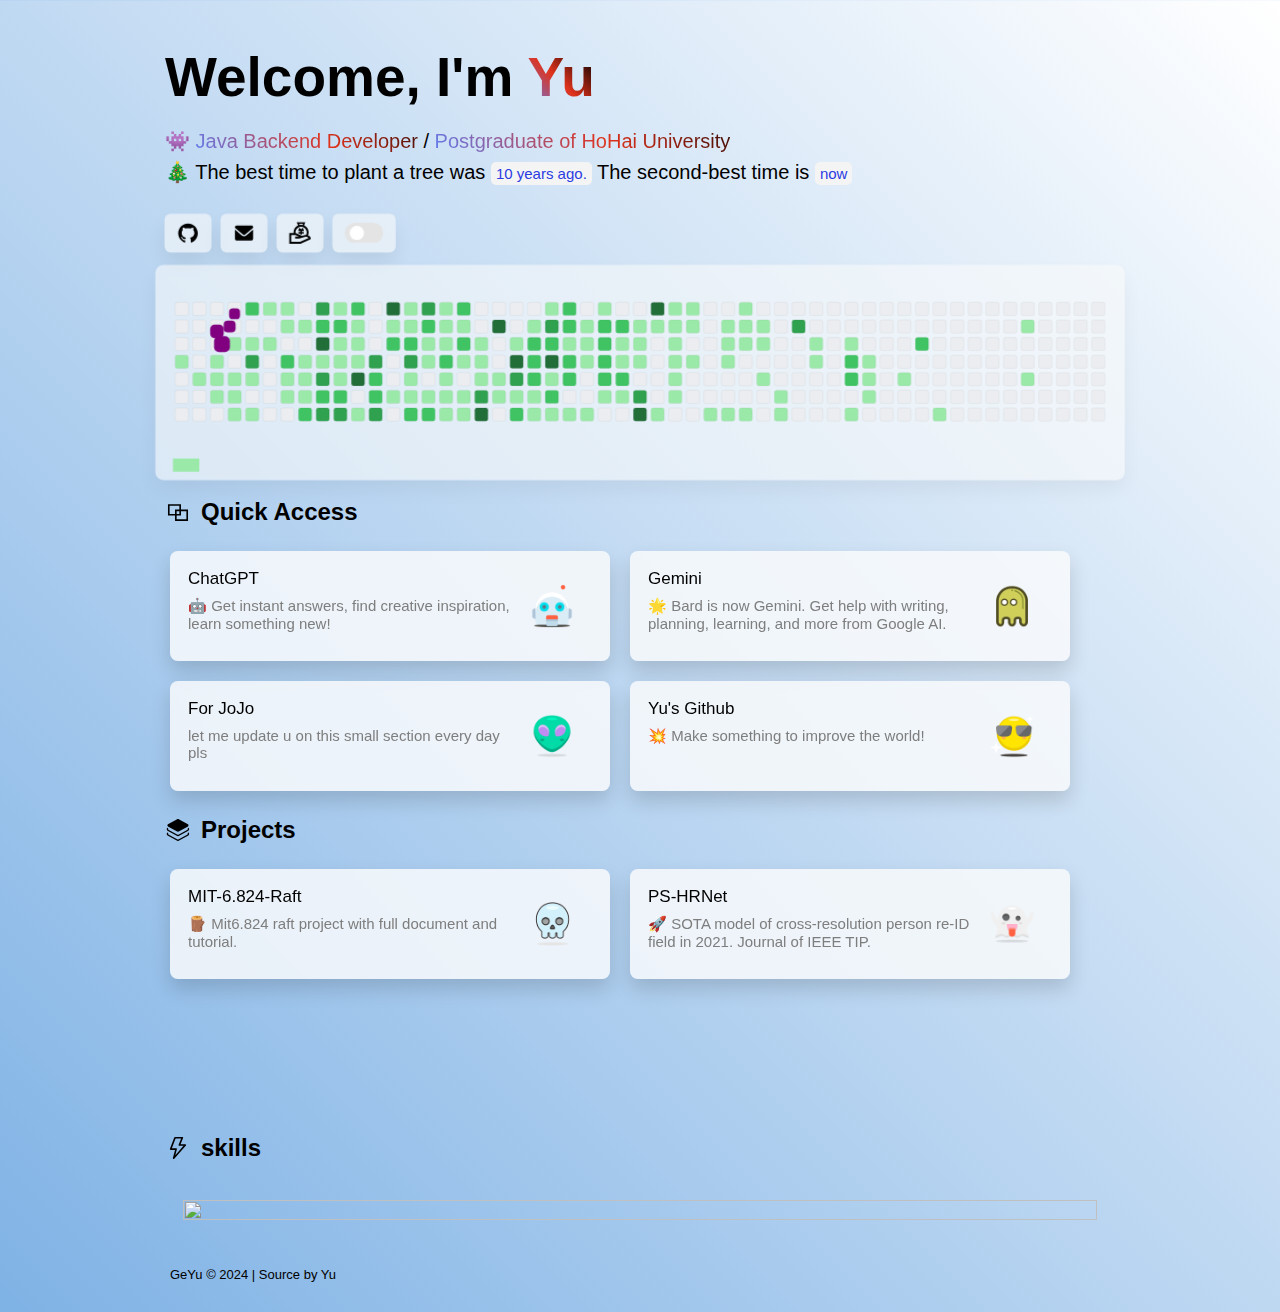
==== index.html @ b4b6d122 "Update index.html" ====
<!DOCTYPE html>
<html>

<head>
    <meta charset="utf-8">
    <meta http-equiv="X-UA-Compatible" content="IE=edge">
    <title>Hello, I'm Yu</title>
    <link rel="icon" href="favicon.ico">
    <meta property="og:locale" content="zh_CN">
    <meta name="og:site_name" contect="Yu's Page">
    <meta name="viewport" content="width=device-width, initial-scale=1.0, maximum-scale=1.0, user-scalable=no">
    <link rel="stylesheet" href="/static/style.css?v=1.20">
</head>

<div class="main">



    <header> <!-- 头部开始 -->
        <div class="welcome">Welcome, I'm <span class="gradientText">Yu</span></div>
        <div class="description">👾 <span class="gradientText"> Java Backend Developer </span>/
            <span class="gradientText">  Postgraduate of HoHai University</span> </div>
        <div class="description">🎄 The best time to plant a tree was
            <span class="purpleText textBackground">10 years ago.</span>
            The second-best time is
            <span class="purpleText textBackground">now</span> 
        </div>
        <div class="iconContainer"> <!-- 图标容器开始 -->

            <!-- 图标全部是iconfont找的，可以自行更换 -->
            <!---->
            
            <a class="iconItem" data-tip="Github" target="_blank" href="https://github.com/NUISTGY">
                <svg t="1704870335945" class="icon" viewBox="0 0 1024 1024" version="1.1"
                    xmlns="http://www.w3.org/2000/svg" p-id="2487" width="22px" height="22px">
                    <path
                        d="M511.6 76.3C264.3 76.2 64 276.4 64 523.5 64 718.9 189.3 885 363.8 946c23.5 5.9 19.9-10.8 19.9-22.2v-77.5c-135.7 15.9-141.2-73.9-150.3-88.9C215 726 171.5 718 184.5 703c30.9-15.9 62.4 4 98.9 57.9 26.4 39.1 77.9 32.5 104 26 5.7-23.5 17.9-44.5 34.7-60.8-140.6-25.2-199.2-111-199.2-213 0-49.5 16.3-95 48.3-131.7-20.4-60.5 1.9-112.3 4.9-120 58.1-5.2 118.5 41.6 123.2 45.3 33-8.9 70.7-13.6 112.9-13.6 42.4 0 80.2 4.9 113.5 13.9 11.3-8.6 67.3-48.8 121.3-43.9 2.9 7.7 24.7 58.3 5.5 118 32.4 36.8 48.9 82.7 48.9 132.3 0 102.2-59 188.1-200 212.9 23.5 23.2 38.1 55.4 38.1 91v112.5c0.8 9 0 17.9 15 17.9 177.1-59.7 304.6-227 304.6-424.1 0-247.2-200.4-447.3-447.5-447.3z"
                        fill="#000000" p-id="2488"></path>

                </svg>
               
            </a>
            <!---->
            <a class="iconItem" data-tip="Mail" target="_blank" href="mailto:aly-x@foxmail.com">
                <svg t="1704870588438" class="icon" viewBox="0 0 1024 1024" version="1.1"
                    xmlns="http://www.w3.org/2000/svg" p-id="3174" width="22px" height="22px">
                    <path
                        d="M926.47619 355.644952V780.190476a73.142857 73.142857 0 0 1-73.142857 73.142857H170.666667a73.142857 73.142857 0 0 1-73.142857-73.142857V355.644952l304.103619 257.828572a170.666667 170.666667 0 0 0 220.745142 0L926.47619 355.644952zM853.333333 170.666667a74.044952 74.044952 0 0 1 26.087619 4.778666 72.704 72.704 0 0 1 30.622477 22.186667 73.508571 73.508571 0 0 1 10.678857 17.67619c3.169524 7.509333 5.12 15.652571 5.607619 24.210286L926.47619 243.809524v24.380952L559.469714 581.241905a73.142857 73.142857 0 0 1-91.306666 2.901333l-3.632762-2.925714L97.52381 268.190476v-24.380952a72.899048 72.899048 0 0 1 40.155428-65.292191A72.97219 72.97219 0 0 1 170.666667 170.666667h682.666666z"
                        fill="#000000" p-id="3175"></path>
                </svg>
                
            </a>
             <a class="iconItem" data-tip="Donate" onclick="wx('/static/img/wxzsm.jpg')" href="javascript:void(0)">
                <svg t="1705247464964" class="icon" viewBox="0 0 1024 1024" version="1.1"
                    xmlns="http://www.w3.org/2000/svg" p-id="4987" width="22px" height="22px">
                    <path
                        d="M995.575172 725.451034c-12.358621-26.835862-38.488276-64.794483-92.689655-94.27862-62.146207-33.721379-136.297931-40.96-208.860689-20.303448l-99.928276 28.424827-279.304828-126.057931H22.775172v489.401379h509.704828l432.375172-195.266207c15.006897-6.708966 26.835862-19.42069 32.662069-34.957241 5.649655-15.36 4.943448-31.955862-1.942069-46.962759z m-482.162758 188.910345H111.051034V601.688276h184.673104l166.664828 75.387586-3.354483 0.882759h-170.372414v88.275862H471.393103l246.819311-70.267586c49.434483-14.124138 101.517241-9.357241 142.653793 12.888275 18.184828 9.886897 30.72 20.833103 39.371034 30.896552l-386.824827 174.609655z"
                        fill="000000" p-id="4988"></path>
                    <path
                        d="M695.437241 163.486897l58.615173-142.30069h-397.24138l66.736552 143.36c-121.82069 53.142069-207.095172 174.433103-207.095172 315.674483 0 28.601379 3.531034 57.202759 10.593103 84.744827l85.627586-21.715862c-5.12-20.48-7.768276-41.666207-7.768275-63.028965 0-141.241379 114.758621-256 256-256s256 114.758621 256 256c0 51.023448-14.830345 100.104828-43.078621 142.300689l73.268965 49.08138c37.958621-56.673103 58.085517-122.88 58.085518-191.382069-0.176552-141.947586-86.686897-264.121379-209.743449-316.733793zM467.508966 91.983448h180.965517l-21.009655 50.846897a348.16 348.16 0 0 0-66.913104-6.708966c-23.834483 0-46.962759 2.471724-69.384827 7.062069l-23.657931-51.2z"
                        fill="000000" p-id="4989"></path>
                    <path
                        d="M683.431724 427.431724v-70.62069h-38.311724l30.190345-30.190344-49.964138-49.964138-62.49931 62.49931h-6.002759L494.344828 276.656552l-49.787587 49.964138 30.013793 30.190344h-38.311724v70.62069h88.275862v35.310345h-88.275862v70.62069h88.275862v52.965517h70.62069v-52.965517h88.275862v-70.62069h-88.275862v-35.310345z"
                        fill="#000000" p-id="4990"></path>
                </svg>
            </a>
            <!---->
            <a class="iconItem" data-tip="Theme" href="javascript:void(0)">
                <div class="onoffswitch">
                    <input type="checkbox" name="onoffswitch" class="onoffswitch-checkbox" id="myonoffswitch" checked>
                    <label class="onoffswitch-label" for="myonoffswitch">
                        <span class="onoffswitch-inner"></span>
                        <span class="onoffswitch-switch"></span>
                    </label>
                </div>
            </a>
            <!---->
        </div> <!-- 图标容器结束 -->

        <div class="tanChiShe">
            <img id="tanChiShe" src="/static/svg/snake-Light.svg" alt="">
        </div>
    </header> <!-- 头部结束 -->

    <content>
        <!-- 内容开始 -->
        <div class="title">
<svg t="1705257422086" class="icon" viewBox="0 0 1024 1024" version="1.1" xmlns="http://www.w3.org/2000/svg" p-id="1891" width="26px" height="26px"><path d="M629.333333 202.666667v213.333333h277.333334v448h-512v-213.333333h-277.333334v-448h512z m213.333334 277.333333h-213.333334v170.666667h-170.666666v149.333333h384v-320z m-277.333334-213.333333h-384v320h213.333334v-170.666667h170.666666v-149.333333z m0 213.333333h-106.666666v106.666667h106.666666v-106.666667z" fill="#000000" p-id="1892"></path></svg>
            Quick Access</div>
        <div class="projectList">
            <!-- 项目列表开始 -->
            <!---->
            <a class="projectItem" target="_blank" href="https://chat.openai.com">
                <!-- 项目项开始 -->
                <div class="projectItemLeft">
                    <h1>ChatGPT</h1>
                    <p>🤖 Get instant answers, find creative inspiration, learn something new!</p>
                </div>
                <div class="projectItemRight">
                    <img src="/static/item/i1.png" alt="">
                </div>
                <!-- 项目项结束 -->
            </a>
            <!---->
            <a class="projectItem" target="_blank" href="https://gemini.google.com">
                <!-- 项目项开始 -->
                <div class="projectItemLeft">
                    <h1>Gemini</h1>
                    <p>🌟 Bard is now Gemini. Get help with writing, planning, learning, and more from Google AI.</p>
                </div>
                <div class="projectItemRight">
                    <img src="/static/item/i2.png" alt="">
                </div>
                <!-- 项目项结束 -->
            </a>
            <!---->
            <a class="projectItem" target="_blank" href="https://nuistgy.github.io">
                <!-- 项目项开始 -->
                <div class="projectItemLeft">
                    <h1>For JoJo</h1>
                    <p>let me update u on this small section every day pls</p>
                </div>
                <div class="projectItemRight">
                    <img src="/static/item/i3.png" alt="">
                </div>
                <!-- 项目项结束 -->
            </a>
            <!---->
             <!---->
            <a class="projectItem" target="_blank" href="https://github.com/NUISTGY">
                <!-- 项目项开始 -->
                <div class="projectItemLeft">
                    <h1>Yu's Github</h1>
                    <p>💥 Make something to improve the world!</p>
                </div>
                <div class="projectItemRight">
                    <img src="/static/item/i7.png" alt="">
                </div>
                <!-- 项目项结束 -->
            </a>
            <!---->
        </div>
        <!-- 项目列表结束 -->
        <div class="title">
            <svg t="1705257523159" class="icon" viewBox="0 0 1024 1024" version="1.1" xmlns="http://www.w3.org/2000/svg" p-id="2935" width="26px" height="26px"><path d="M98.3 540.2l2.3 2.1 345.3 189.1c17.6 14.7 40.5 22.8 64.6 22.8 24.1 0 47-8.1 64.6-22.8l344.8-188.8 0.5-0.3 2.3-2.1c34.8-31.3 39-82 9.8-118-1.7-2.1-4.9-2.5-7-0.7l-33.7 27.4c-2.1 1.7-2.5 4.9-0.7 7 10.6 13 9.7 30.5-2.1 42.7L544.7 687.1l-0.5 0.3-2.3 2.1c-17 15.3-45.8 15.3-62.8 0l-2.3-2.1-344.7-188.8c-11.8-12.2-12.7-29.7-2.1-42.7 1.7-2.1 1.4-5.3-0.7-7l-33.7-27.4c-2.1-1.7-5.3-1.4-7 0.7-29.4 35.9-25.1 86.7 9.7 118z" fill="#424242" p-id="2936"></path><path d="M925.5 608.3l-33.7 27.4c-2.1 1.7-2.5 4.9-0.7 7 10.6 13 9.7 30.5-2.1 42.7L544.7 873.9l-0.5 0.3-2.3 2.1c-17 15.3-45.8 15.3-62.8 0l-2.3-2.1-344.7-188.8c-11.8-12.2-12.7-29.7-2.1-42.7 1.7-2.1 1.4-5.3-0.7-7l-33.7-27.4c-2.1-1.7-5.3-1.4-7 0.7-29.2 35.9-25 86.7 9.8 118l2.3 2.1L446 918.2c17.6 14.7 40.5 22.8 64.6 22.8 24.1 0 47-8.1 64.6-22.8L920 729.4l0.5-0.3 2.3-2.1c34.8-31.3 39-82 9.8-118-1.8-2.1-4.9-2.5-7.1-0.7zM116.1 372.6l54.5 29.8 290.6 159.1c27.2 24.5 71.4 24.5 98.6 0l290.6-159.1 54.5-29.8c2.6-2.3 4.9-4.8 7-7.4 19.9-24.5 17.7-59.1-7-81.3L559.8 99.3c-27.2-24.5-71.4-24.5-98.6 0L116.1 283.9c-24.6 22.2-26.9 56.7-7 81.3 2.2 2.6 4.4 5.1 7 7.4z" fill="#000000" p-id="2937"></path></svg>
             Projects</div>
        <div class="projectList">
            <!-- 项目列表开始 -->
            <!---->
            <a class="projectItem" target="_blank" href="">
                <!-- 项目项开始 -->
                <div class="projectItemLeft">
                    <h1>MIT-6.824-Raft</h1>
                    <p>🪵 Mit6.824 raft project with full document and tutorial.</p>
                </div>
                <div class="projectItemRight">
                    <img src="/static/item/i5.png" alt="">
                </div>
                <!-- 项目项结束 -->
            </a>
            <!---->
            <a class="projectItem" target="_blank" href="https://github.com/NUISTGY/Deep-High-Resolution-Representation-Learning-for-Cross-Resolution-Person-Re-identification">
                <!-- 项目项开始 -->
                <div class="projectItemLeft">
                    <h1>PS-HRNet</h1>
                    <p>🚀 SOTA model of cross-resolution person re-ID field in 2021. Journal of IEEE TIP.</p>
                </div>
                <div class="projectItemRight">
                    <img src="/static/item/i6.png" alt="">
                </div>
                <!-- 项目项结束 -->
            </a>
            <!---->
            <a class="projectItem" target="_blank" href="https://github.com/NUISTGY/intro"">
                <!-- 项目项开始 -->
                <div class="projectItemLeft">
                    <h1>AutoAPI</h1>
                    <p>🤖「AutoAPI」是一款高效、便捷、安全和新颖的AIGC接口开放平台</p>
                </div>
                <div class="projectItemRight">
                    <img src="/static/item/i1.png" alt="">
                </div>
                <!-- 项目项结束 -->
            </a>
            <!---->
            <a class="projectItem" target="_blank" href="https://github.com/NUISTGY/SQL-GPT">
                <!-- 项目项开始 -->
                <div class="projectItemLeft">
                    <h1>SQL-GPT</h1>
                    <p>🧠 One-click to help you generate database mock data based on GPT-3.5</p>
                </div>
                <div class="projectItemRight">
                    <img src="/static/item/i7.png" alt="">
                </div>
                <!-- 项目项结束 -->
            </a>
        </div>
        <!-- 项目列表结束 -->
        <div class="title">
            <svg t="1705257823317" class="icon" viewBox="0 0 1024 1024" version="1.1" xmlns="http://www.w3.org/2000/svg" p-id="7833" width="26px" height="26px"><path d="M395.765333 586.570667h-171.733333c-22.421333 0-37.888-22.442667-29.909333-43.381334L364.768 95.274667A32 32 0 0 1 394.666667 74.666667h287.957333c22.72 0 38.208 23.018667 29.632 44.064l-99.36 243.882666h187.050667c27.509333 0 42.186667 32.426667 24.042666 53.098667l-458.602666 522.56c-22.293333 25.408-63.626667 3.392-54.976-29.28l85.354666-322.421333zM416.714667 138.666667L270.453333 522.581333h166.869334a32 32 0 0 1 30.933333 40.181334l-61.130667 230.954666 322.176-367.114666H565.312c-22.72 0-38.208-23.018667-29.632-44.064l99.36-243.882667H416.714667z" fill="#000000" p-id="7834"></path></svg>
        skills</div>
        <div class="skill">
            <!-- 技能开始 -->
            <!-- 前往https://skillicons.dev/
            生成，一个pc端，一个移动端，区别是一行的个数 -->
            <img id="skillPc" src="https://skillicons.dev/icons?i=bash,css,docker,java,electron,express,git,github,html,js,linux,md,mongodb,nextjs,nodejs,postgres,spring,prisma,py,raspberrypi,react,redis,regex,sass,stackoverflow,ts,visualstudio,vscode,vue,workers" alt="" srcset="">
            <img id="skillWap" src="https://skillicons.dev/icons?i=java,spring,mysql,redis,vue,react,linux,git" alt="" srcset="">
        </div>
        <!-- 技能结束 -->
    </content> <!-- 内容结束 -->

    <footer>
        GeYu © 2024 | Source
        <a href="https://NUISTGY.github.io">by Yu</a>
    </footer>
</div> <!-- main结束 -->
<!--弹窗-->

<div class="tc">
    <div class="tc-main">
        <img class="tc-img" src="" alt="" srcset="">
    </div>
    <div onclick="wx()" class="tc-close"><svg t="1700047644371" class="icon" viewBox="0 0 1024 1024" version="1.1"
            xmlns="http://www.w3.org/2000/svg" p-id="950" width="22px" height="22px">
            <path
                d="M610.616405 512.423878l391.647127 391.939565a68.722849 68.722849 0 0 1 0 98.332161 72.012772 72.012772 0 0 1-100.306115 0l-390.404267-391.354689-392.012675 391.28158a69.74638 69.74638 0 0 1-98.551489-98.551489l391.793346-391.720237L20.988986 119.533891A69.74638 69.74638 0 0 1 119.540475 20.982402l392.158893 392.451331L901.957417 23.248793a72.012772 72.012772 0 0 1 100.306115 0 68.722849 68.722849 0 0 1 0 98.332161L610.616405 512.423878z"
                p-id="951"></path>
        </svg></div>
</div>



</body>

<script src="/static/script.js?v=1.19"> </script>

<script charset="UTF-8" id="LA_COLLECT" src="//sdk.51.la/js-sdk-pro.min.js"></script>
<script>LA.init({ id: "KFqltKSkJgQTGD9l", ck: "KFqltKSkJgQTGD9l" })</script>

</html>
---- static/style.css ----
@font-face {
    font-family: "a";
    /*中文字体*/
    src: url(https://i.zyyo.net/upload/%E5%AD%97%E4%BD%93/%E5%85%B6%E4%BB%96%E5%AD%97%E4%BD%93/Hubot/Hubot%20Sans/Hubot-Sans.woff2);
    font-display: swap;
}

@font-face {
    font-family: "b";
    /*英文字体*/
    src: url();
    font-display: swap;
}


* {
    font-family: "b", "a", sans-serif;

}

* {
    margin: 0;
    padding: 0;
    box-sizing: border-box;
    user-select: none;
    transition: all 0.1s ease;

}

a:hover,
a:link,
a:visited,
a:active,
a:focus {
    text-decoration: none;
    outline: none;
    border: none;
    color: inherit;
    -webkit-tap-highlight-color: rgba(0, 0, 0, 0);
}

:root {
  --main-bg-color: linear-gradient(45deg, #7fb2e5, white);
  --main-text-color: #000000;
  --gradient-start: #607df1;
  --gradient-middle: #e0321b;
  --gradient-end: #000000;
  --purple-text-color: #2b3ce2;
  --text-bg-color: #f4f4f4;
  --icon-bg-color: rgba(249, 250, 251, 0.6);
  --icon-1-hover-color: rgb(68, 120, 241);
  --icon-2-hover-color: rgb(232, 68, 241);
  --icon-3-hover-color: rgb(209, 187, 19);
  --icon-4-hover-color: rgb(201, 13, 0);
  --icon-5-hover-color: rgb(111, 44, 20);
  --project-item-bg-color: rgba(249, 250, 251, 0.6);
  --project-item-hover-color: rgba(184, 206, 206, 0.6);
  --project-item-left-title-color: #000000;
  --project-item-left-text-color: #7e7e7e;
}


body {
    display: flex;
    background: var(--main-bg-color);
    background-position: center;
    background-size: cover;
    justify-content: center;
    color: var(--main-text-color);
}


.main {
    width: 100%;
    max-width: 1000px;
    display: flex;
    padding: 25px;
    flex-direction: column;
}

.welcome {
      font-family: sans-serif;
    font-size: 55px;
    font-weight: 800;
    margin:20px 0;
}

.description {
        
    font-size: 20px;
    margin-top: 7px;
}

.gradientText {
      font-family: sans-serif;
    -webkit-background-clip: text;
    -webkit-text-fill-color: transparent;
    background-size: 200%;
    background-position: 0%;
    animation: backgroundSizeAnimation 2s ease-in-out infinite;
    background-image: linear-gradient(45deg, var(--gradient-start), var(--gradient-middle) 30%, var(--gradient-end) 60%);
}

@keyframes backgroundSizeAnimation {
    0% {
        background-position: 100%;
    }

    25% {
        background-position: 50%;
    }

    50% {
        background-position: 0%;
    }

    75% {
        background-position: 50%;
    }

    100% {
        background-position: 100%;
    }

}

.purpleText {
    color: var(--purple-text-color);
    font-weight: 800;
}

.textBackground {
    font-weight: 500;
    background: var(--text-bg-color);
    border-radius: 5px;
    font-size: 15px;
    padding: 3px 5px;

}

.iconContainer {
    width: 100%;
    gap: 10px;
    display: flex;
    margin-top: 30px;
    flex-wrap: wrap;
}

.iconItem {
    height: 38px;
    padding: 0 12px;
    position: relative;
    background: var(--icon-bg-color);
    border-radius: 6px;
    display: flex;
    gap: 5px;
    align-items: center;
    transition: all 0.6s ease;
    transform: perspective(1000px)  translateZ(20px);  
    transition: transform 0.5s ease; /* 添加过渡效果，使变换更加平滑 */  
      
    /* 添加阴影以模拟深度和质感 */  
    box-shadow: 0 10px 20px rgba(0, 0, 0, 0.07);  
      
    /* 确保元素在3D空间中正确渲染 */  
    transform-style: preserve-3d;  
      
    /* 添加背景渐变以增强3D效果 */  
    background: linear-gradient(45deg, var(--project-item-bg-color), var(--project-item-bg-color)); 
}


.iconItem:hover::after {
    display: flex;
    justify-content: center;
    align-items: center;
    content: attr(data-tip);
    position: absolute;
    height: 25px;
    top: -35px; 
    right: -30px; 
    padding: 10px;
    box-sizing: border-box;
    background-color: inherit;
    border-radius: 4px;
    font-size: 11px;
    color: #ffffff;
  }
  .iconItem:hover::before {
  content: '';
  width: 12px; 
  height: 12px;
  background-color:  inherit;

  position: absolute;
     top: -19px; 
    right: -12px; 
  transform: rotate(55deg); /*旋转45度*/
}

.iconItem:hover {
    transform: translateY(-3px);
    background: var(--icon-1-hover-color);
}

.iconItem:nth-child(2):hover {
    transform: translateY(-3px);
    background: var(--icon-2-hover-color);
}

.iconItem:nth-child(3):hover {
    transform: translateY(-3px);
    background: var(--icon-3-hover-color);
}

.iconItem:nth-child(4):hover {
    transform: translateY(-3px);
    background: var(--icon-4-hover-color);
}

.iconItem:nth-child(5):hover {
    transform: translateY(-3px);
    background: var(--icon-5-hover-color);
}

.tanChiShe {
    width: 100%;
    margin-top: 15px;
    border-radius: 8px;
         /* 3D拟物效果 */  
         transform: perspective(1000px)  translateZ(20px);  
         transition: transform 0.5s ease; /* 添加过渡效果，使变换更加平滑 */  
           
         /* 添加阴影以模拟深度和质感 */  
         box-shadow: 0 10px 20px rgba(0, 0, 0, 0.05);  
           
         /* 确保元素在3D空间中正确渲染 */  
         transform-style: preserve-3d;  
           
         /* 添加背景渐变以增强3D效果 */  
         background: linear-gradient(45deg, var(--project-item-bg-color), var(--project-item-bg-color)); 
}

.tanChiShe img {
    width: 100%;
    height: 100%;
    object-fit: cover;
}

.title {
    display: flex;
    gap: 10px;
    align-items: center;
    font-size: 24px;
    font-weight: 800;
    margin: 20px 0;
    transition: all 0.4s ease;
}

.title:hover {
    transform: translateY(-5px);
}

.projectList {
    display: flex;
    flex-wrap: wrap;
    gap: 20px;
    padding: 5px;
}

.projectItem {
     /* 3D拟物效果 */  
     transform: perspective(1000px) rotateX(10deg) rotateY(-5deg) translateZ(20px);  
     transition: transform 0.5s ease; /* 添加过渡效果，使变换更加平滑 */  
       
     /* 添加阴影以模拟深度和质感 */  
     box-shadow: 0 10px 20px rgba(0, 0, 0, 0.15);  
       
     /* 确保元素在3D空间中正确渲染 */  
     transform-style: preserve-3d;  
       
     /* 添加背景渐变以增强3D效果 */  
     background: linear-gradient(45deg, var(--project-item-bg-color), var(--project-item-bg-color)); 
    opacity: 0;
    transition-delay: 0.5s;
    transform: translateY(50px);
    /*淡入动画*/
   display: flex;
    background-color: var(--project-item-bg-color);
    border-radius: 8px;
    padding: 18px;
    height: 110px;
    width: calc(50% - 30px);
    transition: all 0.5s ease;
}

.projectItem.fade-in-visible {
    opacity: 1;
    transform: translateY(0);
}


.projectItem:hover {
    transform: translateY(-4px);
    background-color: var(--project-item-hover-color);
    box-shadow: 0 15px 30px rgba(0, 0, 0, 0.2);  
}



.projectItem:hover .projectItemLeft {
    width: 100%;
}

.projectItem:hover .projectItemRight {
    width: 0%;
}

.projectItem:hover .projectItemRight img {
    transform: rotate(45deg);
}

.projectItem:hover h1 {
    font-size: 25px;
}

.projectItemLeft p {
    font-size: 15px;
    margin-top: 8px;
    color: var(--project-item-left-text-color);
}

.projectItemLeft h1 {
   font-weight:normal;
    font-size: 17px;
    transition: all 0.4s ease;
    color: var(--project-item-left-title-color);
}

.projectItemLeft {
    transition: all 0.4s ease;
    height: 100%;
    width: 80%;
}


.projectItemRight {
    overflow: hidden;
    transition: all 0.4s ease;
    display: flex;
    justify-content: center;
    align-items: center;
    width: 20%;
    height: 100%;
}

.projectItemRight img {
    transition: all 0.1s ease;
    height: 44px;
    width: 44px;

}

.skill {
    padding: 18px;
    width: 100%;
}

.skill img {
    width: 100%;
    height: 100%;
    object-fit: cover;
}

.skill #skillWap {
    display: none;
}

footer {
    padding: 5px;
    color: var(--footer-text-color);
    font-size: 13px;
    margin-top: 20px;
}

@media (max-width: 600px) {
    .projectItem {
        width: calc(100% - 20px);
    }

    .welcome {
        font-size: 48px;

    }

    .description {
        font-size: 16px;
    }

    .projectItemLeft p {
        font-size: 14px;
    }

    .projectItemLeft h1 {

        font-size: 15px;
    }

    .projectItem:hover h1 {

        font-size: 20px;

    }
   .projectList{
       display: flex;
       justify-content: center;
       align-items: center;
   }
    .skill #skillWap {
        display: block;
    }

    .skill #skillPc {
        display: none;
    }
}




.tc {
    position: fixed;
    display: none;
    width: 100vw;
    height: 100vh;
    transition: all 0.3s linear;
    background: rgba(100, 100, 100, 0.6);
    backdrop-filter: blur(10px);
    z-index: 99999;
    align-items: center;
    justify-content: center;
    flex-direction: column;
}

.tc {
    position: fixed;
    display: none;
    width: 100vw;
    height: 100vh;
    transition: all 0.3s linear;
    background: rgba(139, 138, 138, 0.6);
    backdrop-filter: blur(8px);
    z-index: 99999;
    align-items: center;
    justify-content: center;
    flex-direction: column;
}

.tc-main {
    z-index: 100000;
    width: 80%;
    max-width: 400px;
    /* 根据需要调整最大宽度 */
    min-height: 300px;
    background-color: #ffffff;
    border-radius: 15px;
    opacity: 0;
    display: flex;
    align-items: center;
    justify-content: center;
    overflow: hidden;
}

.tc-img {
    width: 100%;
    height: 100%;
}

.tc.active {
    display: flex;
}

.tc-main.active {
    opacity: 1;
}

.tc-close {
    display: flex;
    justify-content: center;
    align-items: center;
    height: 60px;
    width: 60px;
    background: rgba(255, 255, 255, 0.8);
    backdrop-filter: blur(100px);
    margin-top: 30px;
    border-radius: 50%;
}







.onoffswitch {
    position: relative;
    width: 38px;
    height: 20px;
    -webkit-user-select: none;
    -moz-user-select: none;
    -ms-user-select: none;
}

.onoffswitch-checkbox {
    display: none;
}

.onoffswitch-label {
    display: block;
    overflow: hidden;
    cursor: pointer;
    height: 100%;
    border-radius: 50px;
}

.onoffswitch-inner {
    display: flex;
    justify-content: center;
    align-items: center;
    width: 200%;
    height: 100%;
    margin-left: -100%;
    transition: margin 0.2s ease-in 0s;
}

.onoffswitch-inner:before,
.onoffswitch-inner:after {
    display: flex;
    justify-content: center;
    align-items: center;
    float: left;
    width: 50%;
    height: 100%;
    padding: 0;
    font-size: 12px;
    color: white;
    font-family: Trebuchet, Arial, sans-serif;
    font-weight: bold;
    box-sizing: border-box;
}

.onoffswitch-inner:before {
    content: "";
    background-color: #e4e4e4;
    color: #FFFFFF;
    text-align: left;
}

.onoffswitch-inner:after {
    content: "";
    background-color: #272727;
    color: #FAFAFA;
    text-align: right;
}

.onoffswitch-switch {
    display: block;
    height: 70%;
    aspect-ratio: 1/1;
    background: #FFFFFF;
    position: absolute;
    top: 12.5%;
    bottom: 12.5%;
    right: 5px;

    border-radius: 20px;
    transition: all 0.2s ease-in 0s;
}

.onoffswitch-checkbox:checked+.onoffswitch-label .onoffswitch-inner {
    margin-left: 0;
}

.onoffswitch-checkbox:checked+.onoffswitch-label .onoffswitch-switch {
    right: 50%;
}
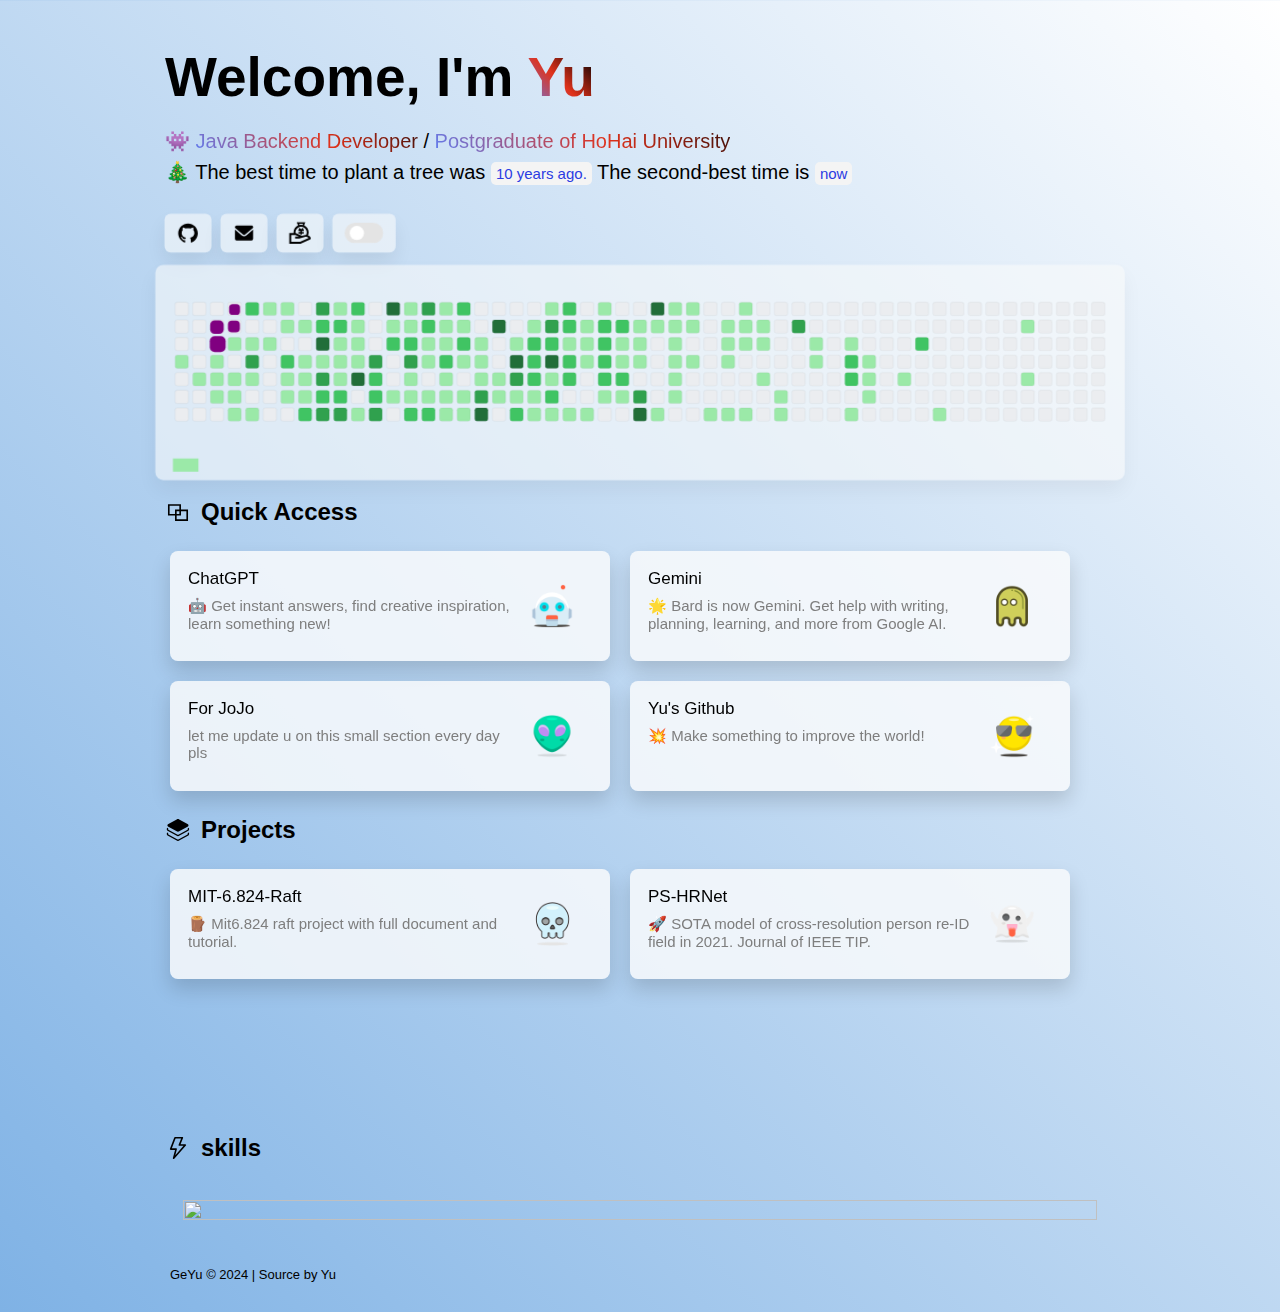
==== commit ea585b24: "Update index.html" ====
--- a/index.html
+++ b/index.html
@@ -114,7 +114,7 @@
                 <!-- 项目项结束 -->
             </a>
             <!---->
-            <a class="projectItem" target="_blank" href="https://nuistgy.github.io">
+            <a class="projectItem" target="_blank" href="">
                 <!-- 项目项开始 -->
                 <div class="projectItemLeft">
                     <h1>For JoJo</h1>
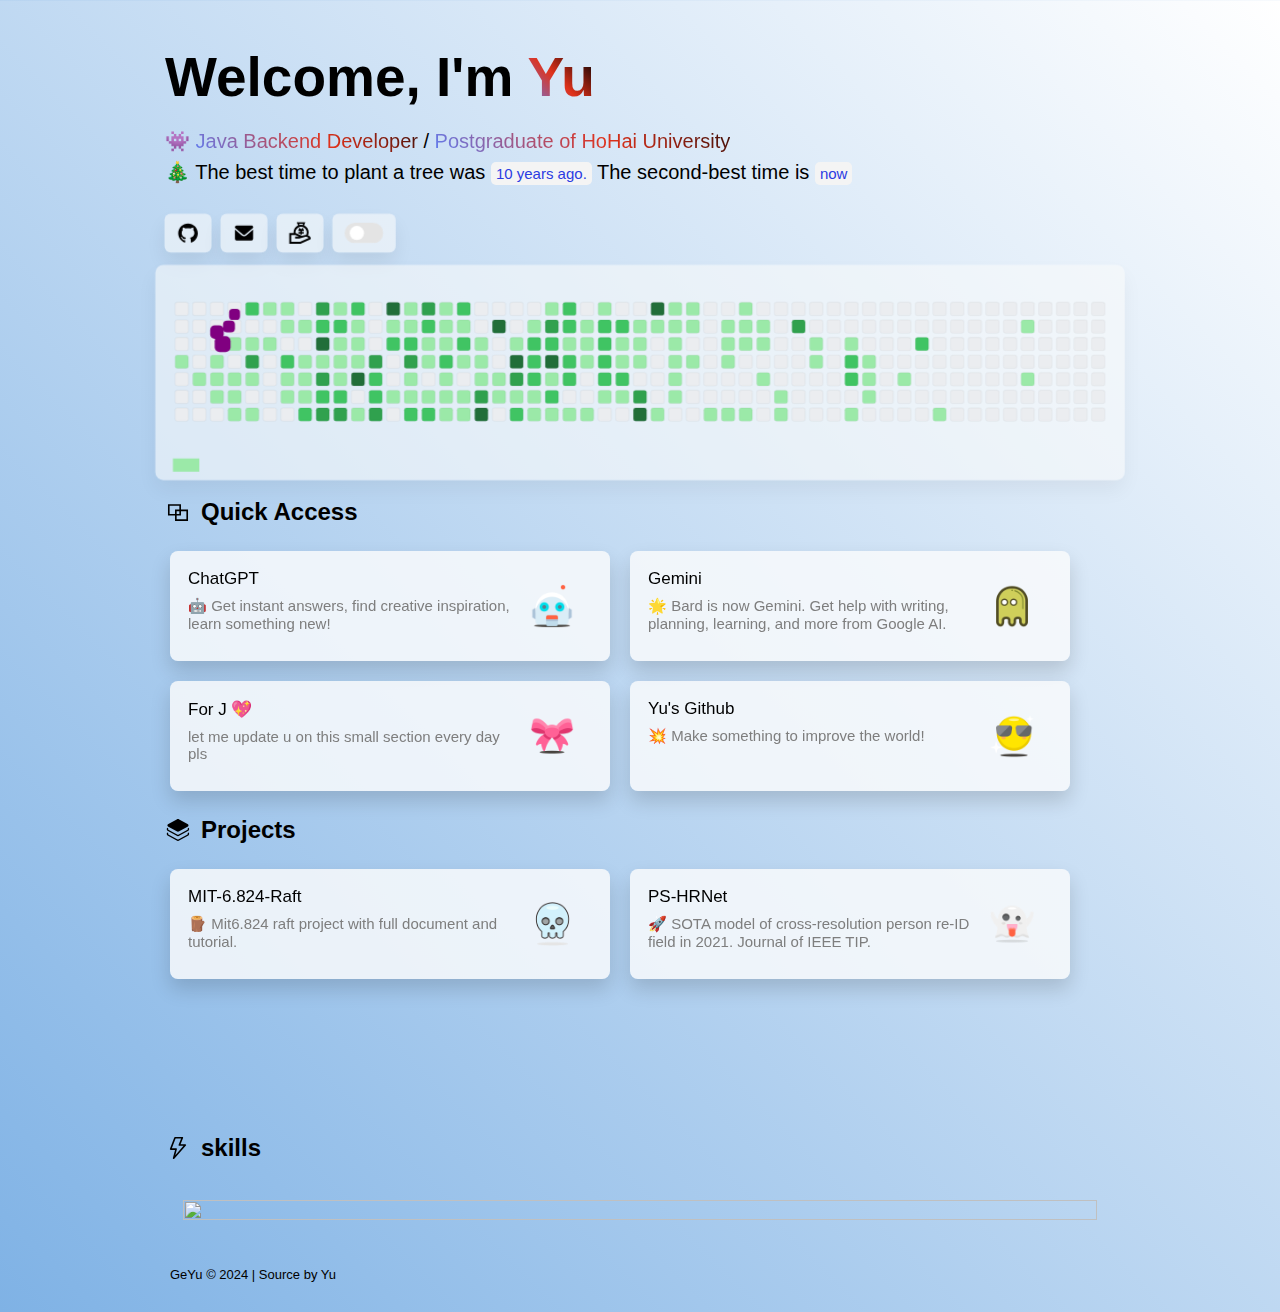
==== commit 60adc6d6: "Update index.html" ====
--- a/index.html
+++ b/index.html
@@ -117,11 +117,11 @@
             <a class="projectItem" target="_blank" href="">
                 <!-- 项目项开始 -->
                 <div class="projectItemLeft">
-                    <h1>For JoJo</h1>
+                    <h1>For J 💖</h1>
                     <p>let me update u on this small section every day pls</p>
                 </div>
                 <div class="projectItemRight">
-                    <img src="/static/item/i3.png" alt="">
+                    <img src="/static/item/i4.png" alt="">
                 </div>
                 <!-- 项目项结束 -->
             </a>
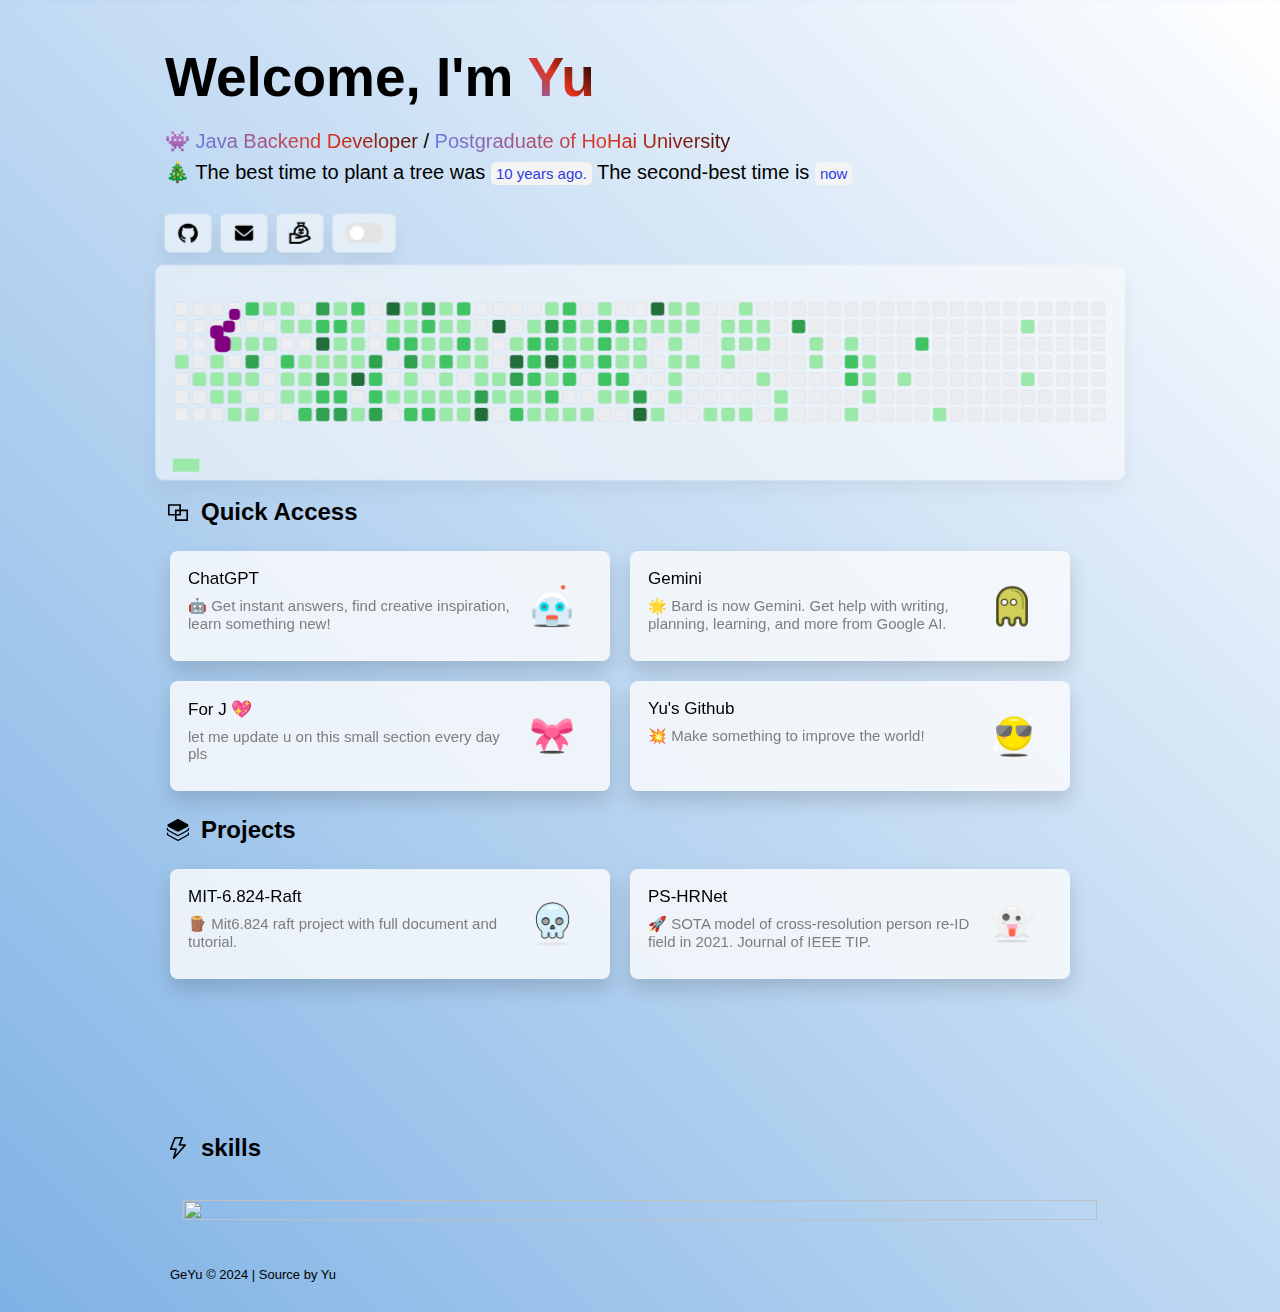
==== commit 8a3dd977: "Update index.html" ====
--- a/index.html
+++ b/index.html
@@ -114,7 +114,7 @@
                 <!-- 项目项结束 -->
             </a>
             <!---->
-            <a class="projectItem" target="_blank" href="">
+            <a class="projectItem" target="_blank" href="msg.html">
                 <!-- 项目项开始 -->
                 <div class="projectItemLeft">
                     <h1>For J 💖</h1>
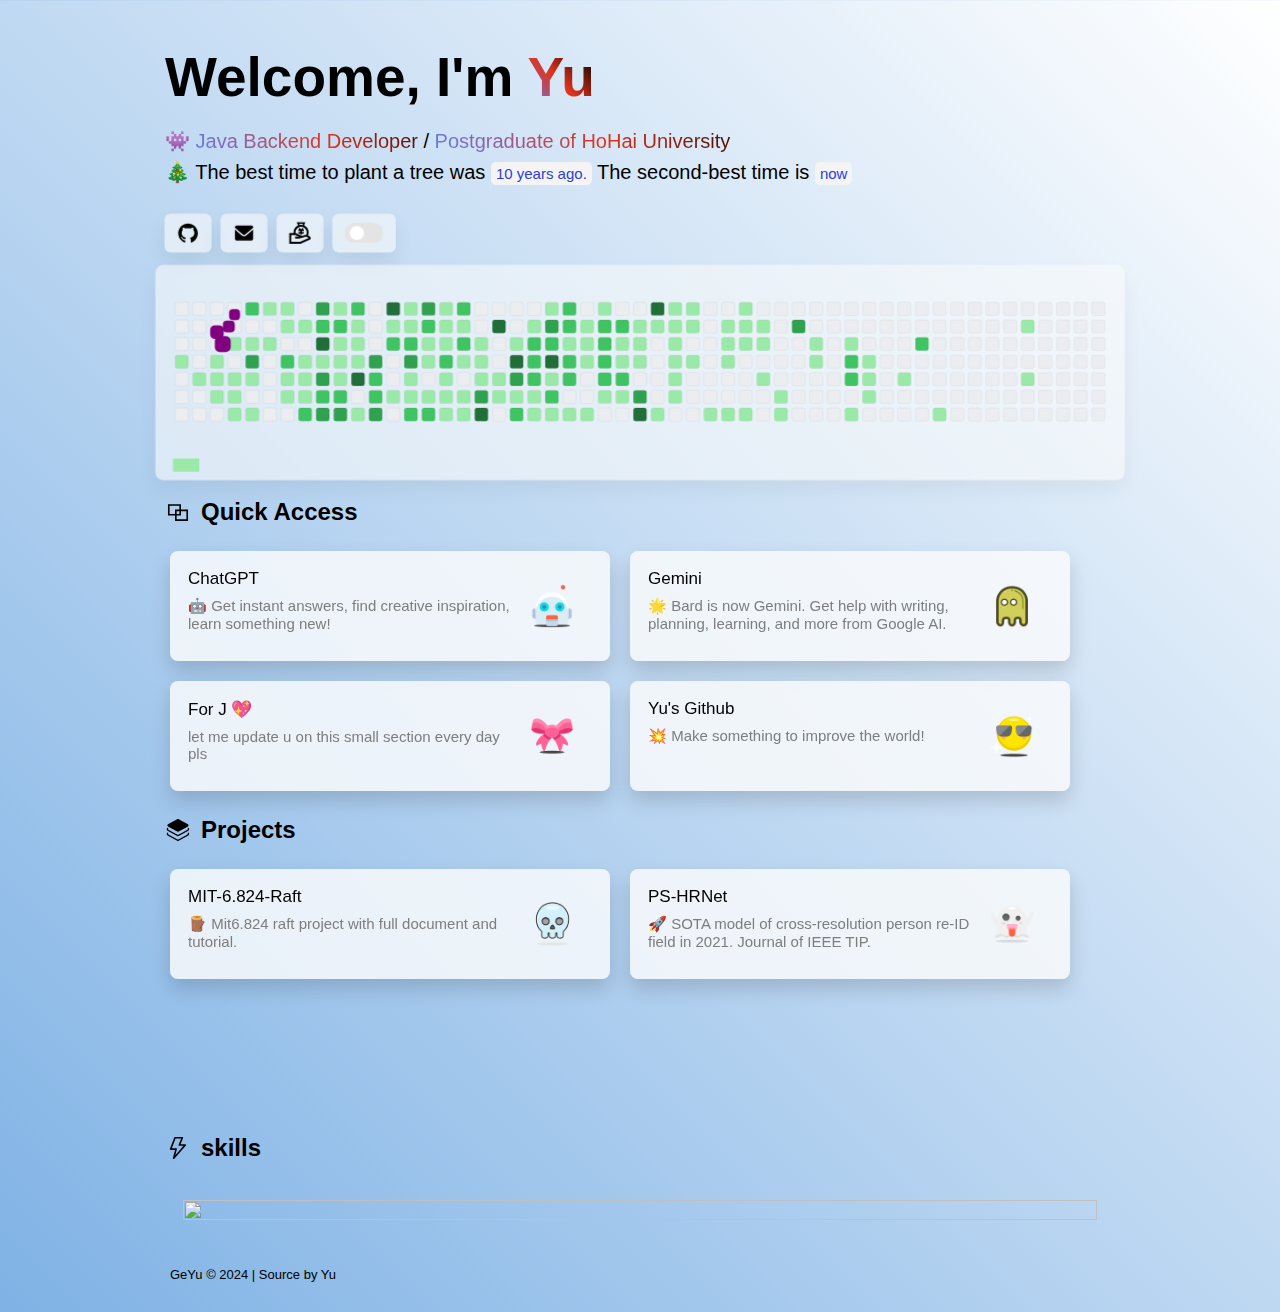
==== commit eb1f0ea2: "Update index.html" ====
--- a/index.html
+++ b/index.html
@@ -114,7 +114,7 @@
                 <!-- 项目项结束 -->
             </a>
             <!---->
-            <a class="projectItem" target="_blank" href="msg.html">
+            <a class="projectItem" target="_blank" href="">
                 <!-- 项目项开始 -->
                 <div class="projectItemLeft">
                     <h1>For J 💖</h1>
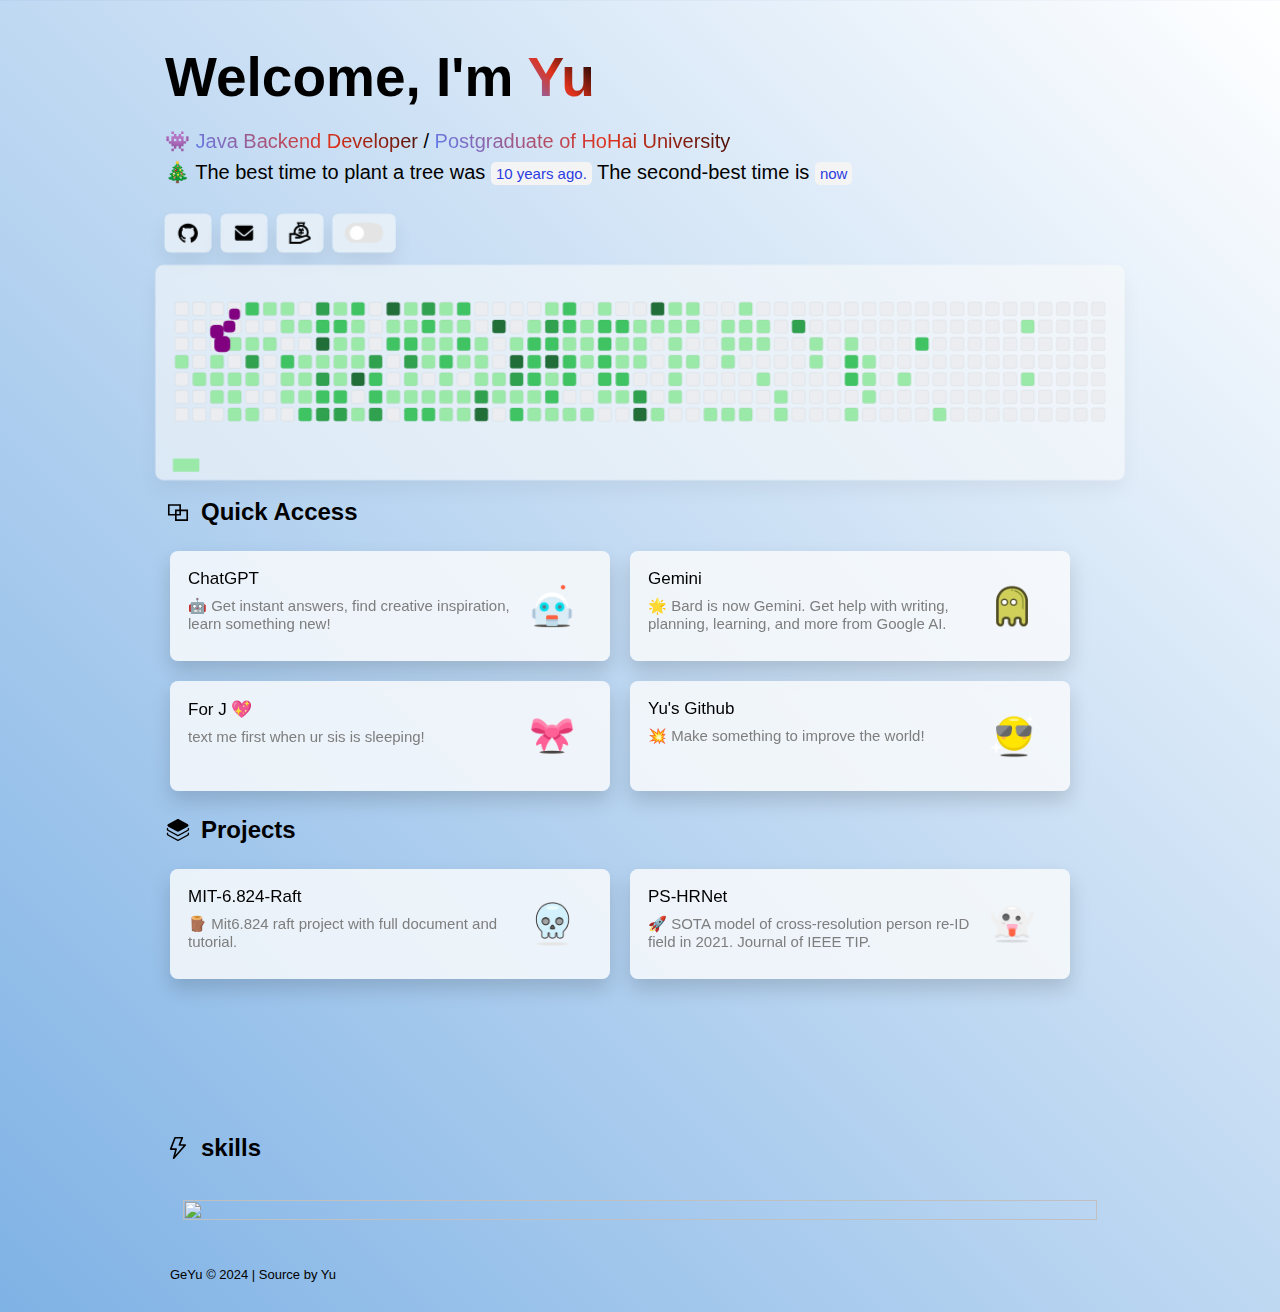
==== commit a5d0c712: "Update index.html" ====
--- a/index.html
+++ b/index.html
@@ -118,7 +118,7 @@
                 <!-- 项目项开始 -->
                 <div class="projectItemLeft">
                     <h1>For J 💖</h1>
-                    <p>let me update u on this small section every day pls</p>
+                    <p>text me first when ur sis is sleeping!</p>
                 </div>
                 <div class="projectItemRight">
                     <img src="/static/item/i4.png" alt="">
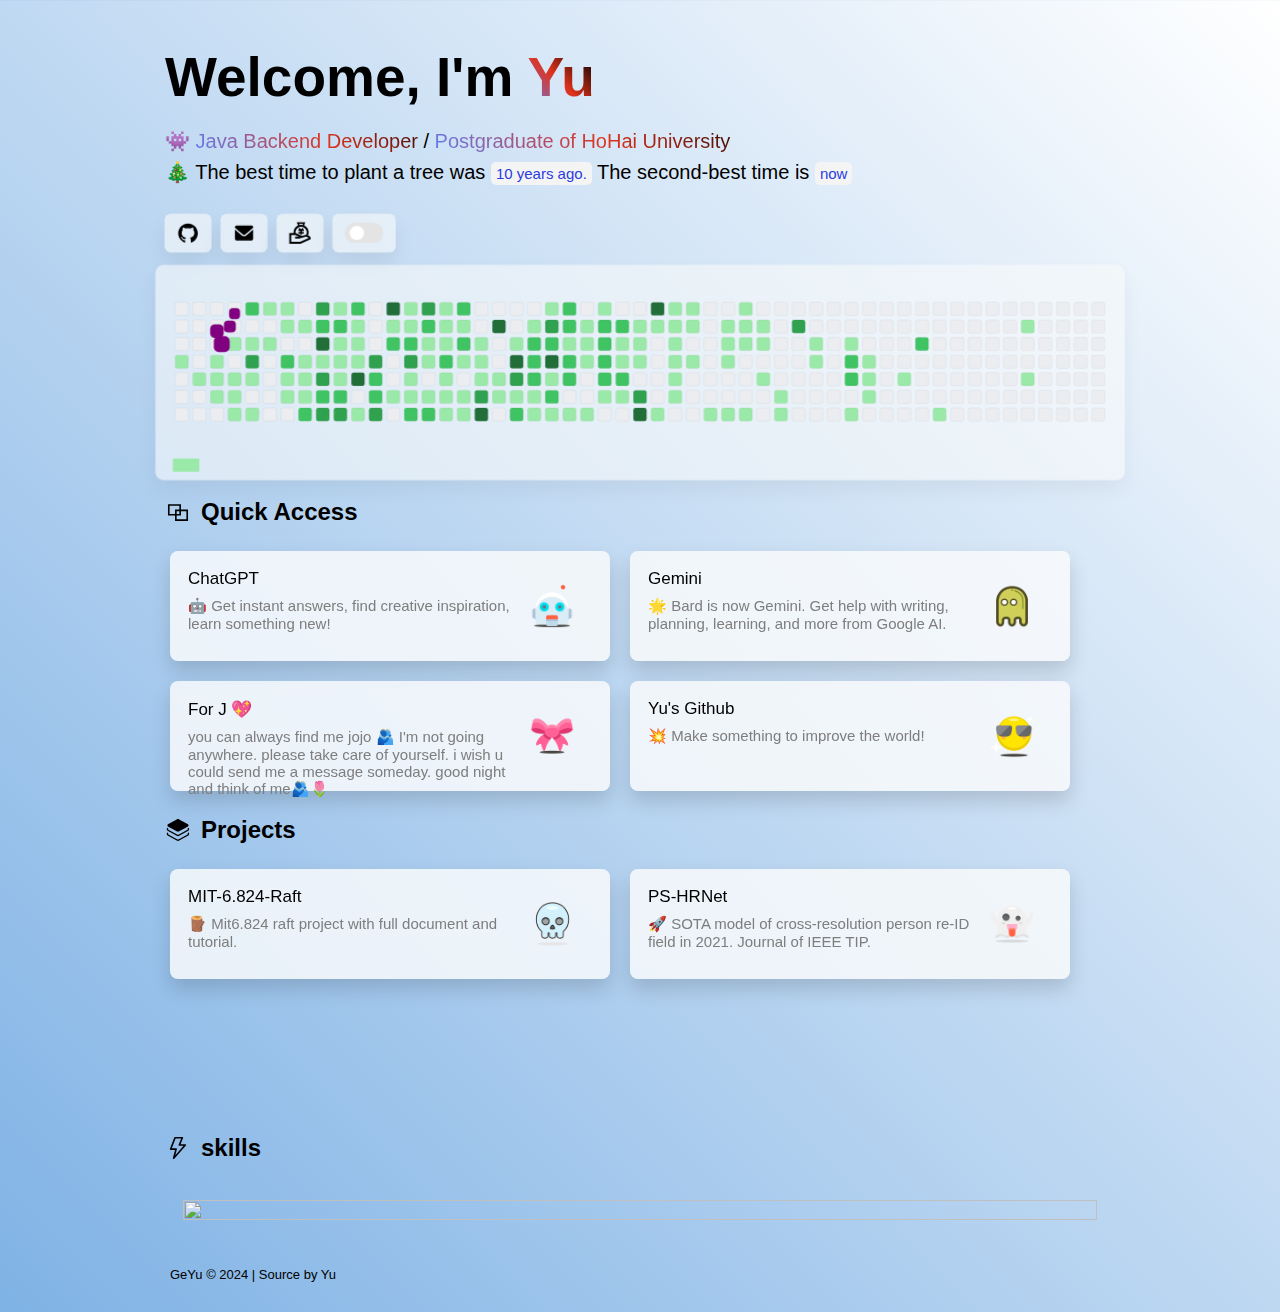
==== commit 3ac8dac1: "更新 index.html" ====
--- a/index.html
+++ b/index.html
@@ -118,7 +118,7 @@
                 <!-- 项目项开始 -->
                 <div class="projectItemLeft">
                     <h1>For J 💖</h1>
-                    <p>text me first when ur sis is sleeping!</p>
+                    <p>you can always find me jojo 🫂 I'm not going anywhere. please take care of yourself. i wish u could send me a message someday. good night and think of me🫂🌷</p>
                 </div>
                 <div class="projectItemRight">
                     <img src="/static/item/i4.png" alt="">
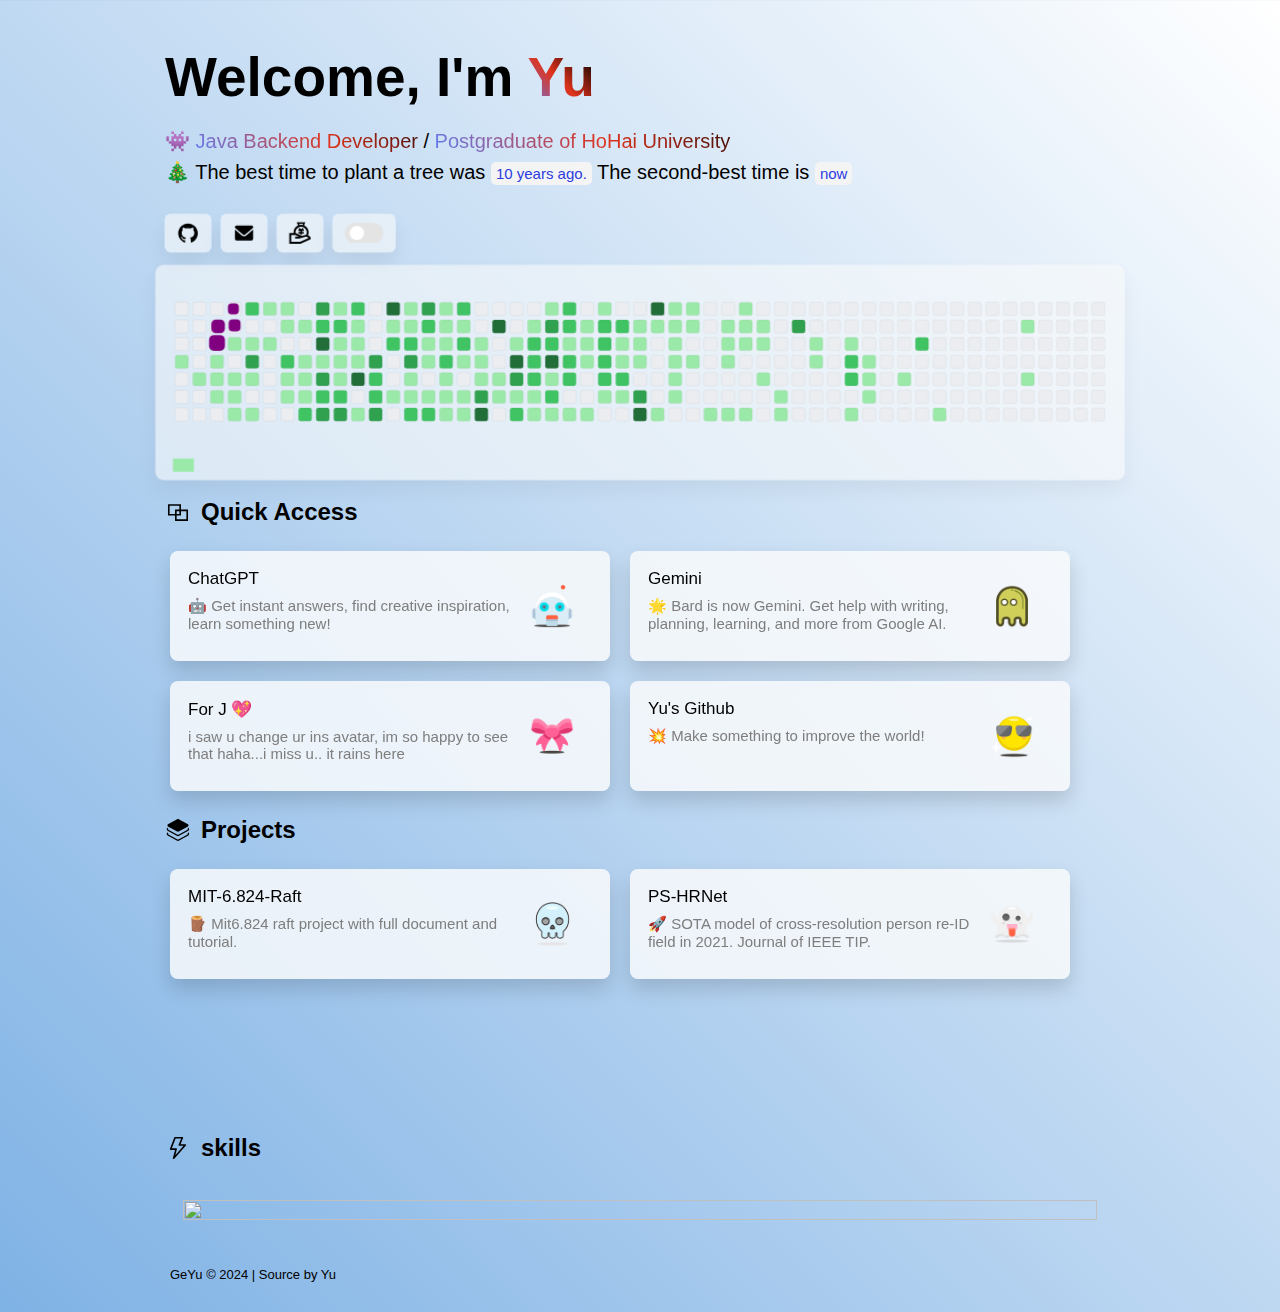
==== commit 931ec66e: "Update index.html" ====
--- a/index.html
+++ b/index.html
@@ -118,7 +118,7 @@
                 <!-- 项目项开始 -->
                 <div class="projectItemLeft">
                     <h1>For J 💖</h1>
-                    <p>you can always find me jojo 🫂 I'm not going anywhere. please take care of yourself. i wish u could send me a message someday. good night and think of me🫂🌷</p>
+                    <p>i saw u change ur ins avatar, im so happy to see that haha...i miss u.. it rains here</p>
                 </div>
                 <div class="projectItemRight">
                     <img src="/static/item/i4.png" alt="">
